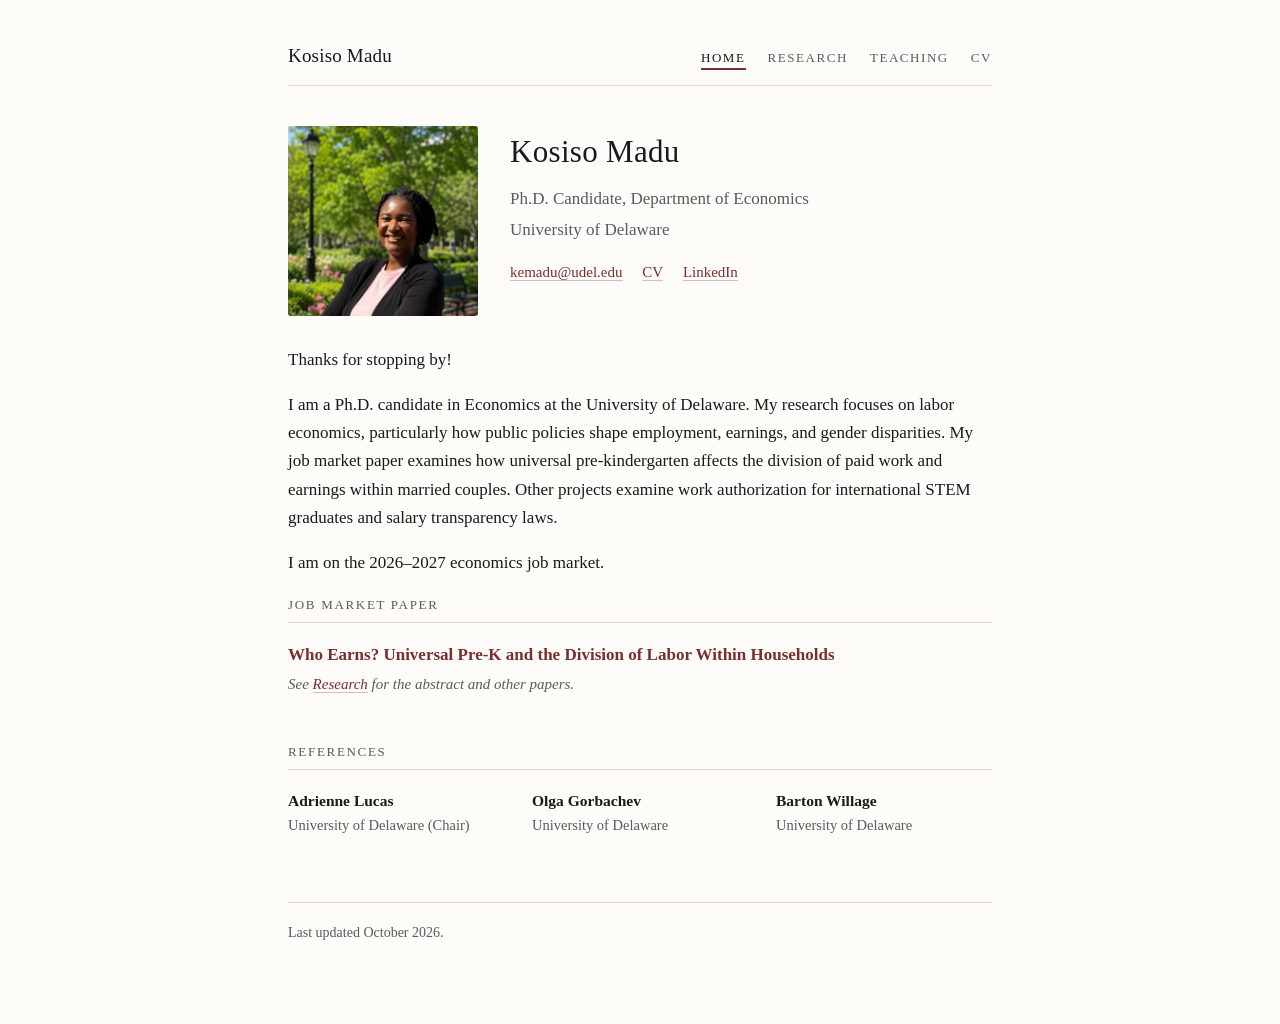
==== index.html @ a34e08c5 "Add files via upload" ====
<!DOCTYPE html>
<html lang="en">
<head>
<meta charset="utf-8">
<meta name="viewport" content="width=device-width, initial-scale=1">
<title>Kosiso Madu</title>
<meta name="description" content="Kosiso Madu, PhD candidate in Economics at the University of Delaware. Labor economics, public policy, gender disparities.">
<link rel="stylesheet" href="style.css">
</head>
<body>
<div class="wrap">

<nav class="site-nav">
  <a class="brand" href="index.html">Kosiso Madu</a>
  <ul>
    <li><a class="active" href="index.html">Home</a></li>
    <li><a href="research.html">Research</a></li>
    <li><a href="teaching.html">Teaching</a></li>
    <li><a href="Madu_CV.pdf">CV</a></li>
  </ul>
</nav>

<section class="hero">
  <img src="headshot.jpg" alt="Kosiso Madu">
  <div>
    <h1>Kosiso Madu</h1>
    <p class="role">Ph.D. Candidate, Department of Economics</p>
    <p class="role">University of Delaware</p>
    <p class="contact">
      <a href="mailto:kemadu@udel.edu">kemadu@udel.edu</a>
      <a href="Madu_CV.pdf">CV</a>
      <a href="https://linkedin.com/in/kosiso-madu">LinkedIn</a>
    </p>
  </div>
</section>

<p>Thanks for stopping by!</p>

<p>
  I am a Ph.D. candidate in Economics at the University of Delaware. My
  research focuses on labor economics, particularly how public policies shape
  employment, earnings, and gender disparities. My job market paper examines
  how universal pre-kindergarten affects the division of paid work and
  earnings within married couples. Other projects examine work authorization
  for international STEM graduates and salary transparency laws.
</p>

<p>I am on the 2026&ndash;2027 economics job market.</p>

<h2>Job Market Paper</h2>
<div class="paper">
  <span class="title"><a href="Madu_JMP.pdf">Who Earns? Universal Pre-K and the Division of Labor Within Households</a></span>
  <p class="meta">See <a href="research.html">Research</a> for the abstract and other papers.</p>
</div>

<h2>References</h2>
<div class="refs">
  <div><span class="n">Adrienne Lucas</span><span class="a">University of Delaware (Chair)</span></div>
  <div><span class="n">Olga Gorbachev</span><span class="a">University of Delaware</span></div>
  <div><span class="n">Barton Willage</span><span class="a">University of Delaware</span></div>
</div>

<footer>Last updated October 2026.</footer>

</div>
</body>
</html>
---- style.css ----
:root {
  --ink: #1a1a1a;
  --muted: #5a5a5a;
  --rule: #e0ddd6;
  --link: #7a2e2e;
  --bg: #fdfcf9;
}
* { box-sizing: border-box; }
body {
  margin: 0;
  background: var(--bg);
  color: var(--ink);
  font-family: Georgia, "Times New Roman", serif;
  font-size: 17px;
  line-height: 1.65;
  -webkit-font-smoothing: antialiased;
}
.wrap { max-width: 760px; margin: 0 auto; padding: 40px 28px 80px; }
a { color: var(--link); text-decoration: none; border-bottom: 1px solid rgba(122,46,46,0.3); }
a:hover { border-bottom-color: var(--link); }

/* top nav */
.site-nav {
  display: flex; justify-content: space-between; align-items: baseline;
  flex-wrap: wrap; gap: 10px 24px;
  padding-bottom: 14px; margin-bottom: 40px;
  border-bottom: 1px solid var(--rule);
}
.site-nav .brand { font-size: 19px; color: var(--ink); border-bottom: none; letter-spacing: 0.01em; }
.site-nav ul { list-style: none; margin: 0; padding: 0; display: flex; gap: 22px; flex-wrap: wrap; }
.site-nav ul a {
  font-size: 13px; letter-spacing: 0.12em; text-transform: uppercase;
  color: var(--muted); border-bottom: 2px solid transparent; padding-bottom: 3px;
}
.site-nav ul a:hover { color: var(--link); }
.site-nav ul a.active { color: var(--ink); border-bottom-color: var(--link); }

h1 { font-size: 31px; font-weight: normal; letter-spacing: 0.01em; margin: 0 0 8px; }
h2.page { font-size: 28px; font-weight: normal; margin: 0 0 8px; }
h2 {
  font-size: 13px; font-weight: normal; letter-spacing: 0.13em; text-transform: uppercase;
  color: var(--muted); margin: 44px 0 18px; padding-bottom: 7px; border-bottom: 1px solid var(--rule);
}
h2:first-of-type { margin-top: 8px; }

/* home */
.hero { display: flex; gap: 32px; align-items: flex-start; margin-bottom: 30px; }
.hero img { width: 190px; height: 190px; object-fit: cover; border-radius: 3px; flex-shrink: 0; }
.role { color: var(--muted); margin: 0 0 2px; }
.contact { color: var(--muted); font-size: 15px; margin-top: 16px; }
.contact a { margin-right: 16px; }
.refs { display: grid; grid-template-columns: repeat(auto-fit, minmax(210px, 1fr)); gap: 14px 28px; font-size: 15.5px; }
.refs .n { font-weight: bold; display: block; }
.refs .a { color: var(--muted); display: block; font-size: 14.5px; }

/* research */
.paper { margin-bottom: 30px; }
.title { font-weight: bold; display: block; margin-bottom: 3px; }
.title a { border-bottom: none; }
.title a:hover { border-bottom: 1px solid var(--link); }
.meta { color: var(--muted); font-size: 15px; font-style: italic; margin: 2px 0 0; }
.abstract {
  font-size: 15.5px; color: #333; margin-top: 10px;
  padding-left: 18px; border-left: 2px solid var(--rule);
}
details > summary { cursor: pointer; color: var(--link); font-size: 15px; list-style: none; margin-top: 8px; }
details > summary::-webkit-details-marker { display: none; }
details > summary::before { content: "\25B8  "; }
details[open] > summary::before { content: "\25BE  "; }

/* teaching */
.teaching { margin: 0; }
.teaching dt { font-weight: bold; margin-top: 18px; }
.teaching dt:first-child { margin-top: 0; }
.teaching dd { margin: 1px 0 0; color: var(--muted); font-size: 15.5px; }

footer {
  margin-top: 64px; padding-top: 18px; border-top: 1px solid var(--rule);
  color: var(--muted); font-size: 14px;
}
@media (max-width: 600px) {
  .wrap { padding: 28px 20px 64px; }
  .hero { flex-direction: column; gap: 20px; }
  .hero img { width: 150px; height: 150px; }
  h1 { font-size: 26px; }
}
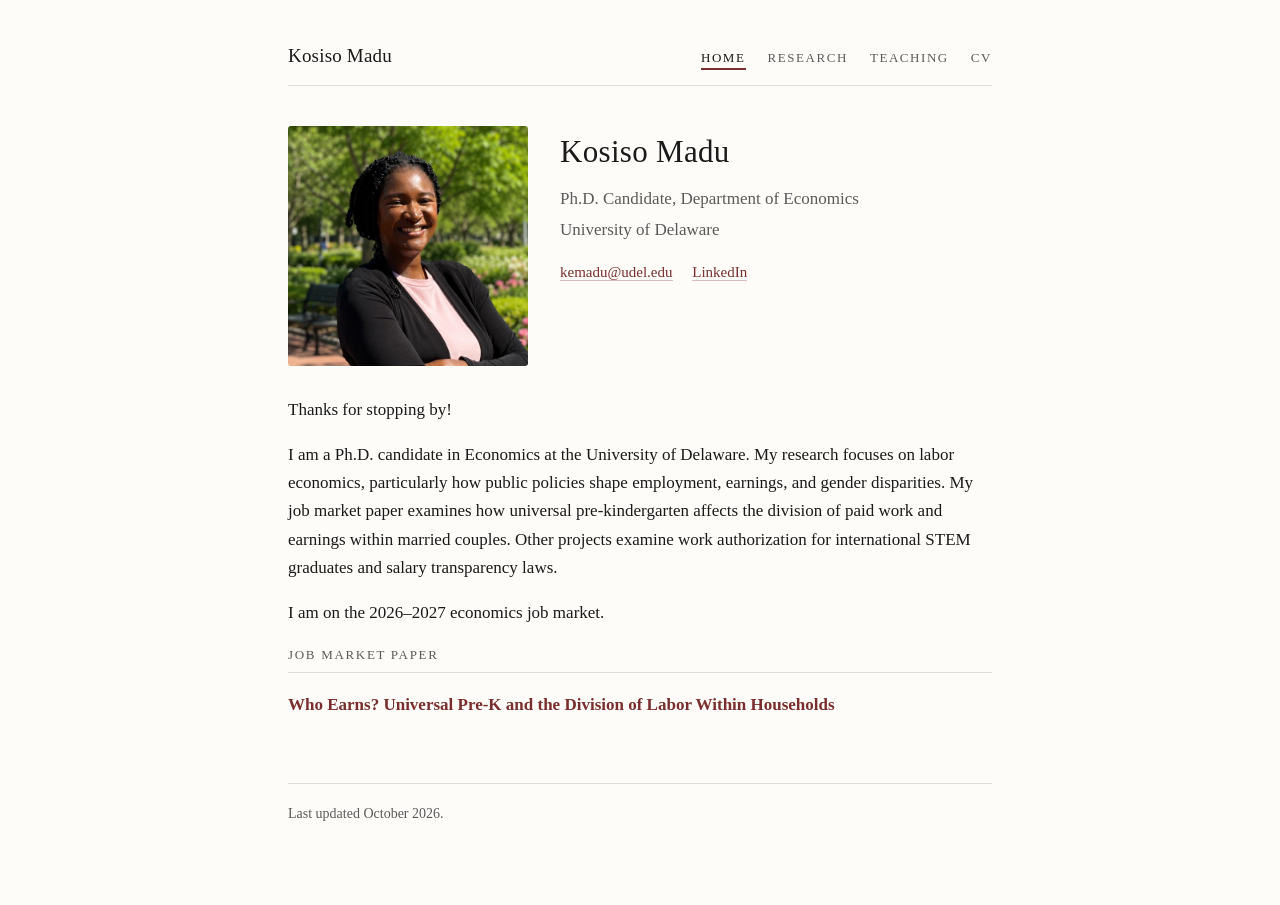
==== commit 210c4b8f: "Add files via upload" ====
--- a/index.html
+++ b/index.html
@@ -28,7 +28,6 @@
     <p class="role">University of Delaware</p>
     <p class="contact">
       <a href="mailto:kemadu@udel.edu">kemadu@udel.edu</a>
-      <a href="Madu_CV.pdf">CV</a>
       <a href="https://linkedin.com/in/kosiso-madu">LinkedIn</a>
     </p>
   </div>
@@ -50,14 +49,6 @@
 <h2>Job Market Paper</h2>
 <div class="paper">
   <span class="title"><a href="Madu_JMP.pdf">Who Earns? Universal Pre-K and the Division of Labor Within Households</a></span>
-  <p class="meta">See <a href="research.html">Research</a> for the abstract and other papers.</p>
-</div>
-
-<h2>References</h2>
-<div class="refs">
-  <div><span class="n">Adrienne Lucas</span><span class="a">University of Delaware (Chair)</span></div>
-  <div><span class="n">Olga Gorbachev</span><span class="a">University of Delaware</span></div>
-  <div><span class="n">Barton Willage</span><span class="a">University of Delaware</span></div>
 </div>
 
 <footer>Last updated October 2026.</footer>
--- a/style.css
+++ b/style.css
@@ -45,7 +45,7 @@
 
 /* home */
 .hero { display: flex; gap: 32px; align-items: flex-start; margin-bottom: 30px; }
-.hero img { width: 190px; height: 190px; object-fit: cover; border-radius: 3px; flex-shrink: 0; }
+.hero img { width: 240px; height: 240px; object-fit: cover; border-radius: 3px; flex-shrink: 0; display: block; }
 .role { color: var(--muted); margin: 0 0 2px; }
 .contact { color: var(--muted); font-size: 15px; margin-top: 16px; }
 .contact a { margin-right: 16px; }
@@ -81,6 +81,6 @@
 @media (max-width: 600px) {
   .wrap { padding: 28px 20px 64px; }
   .hero { flex-direction: column; gap: 20px; }
-  .hero img { width: 150px; height: 150px; }
+  .hero img { width: 190px; height: 190px; }
   h1 { font-size: 26px; }
 }
